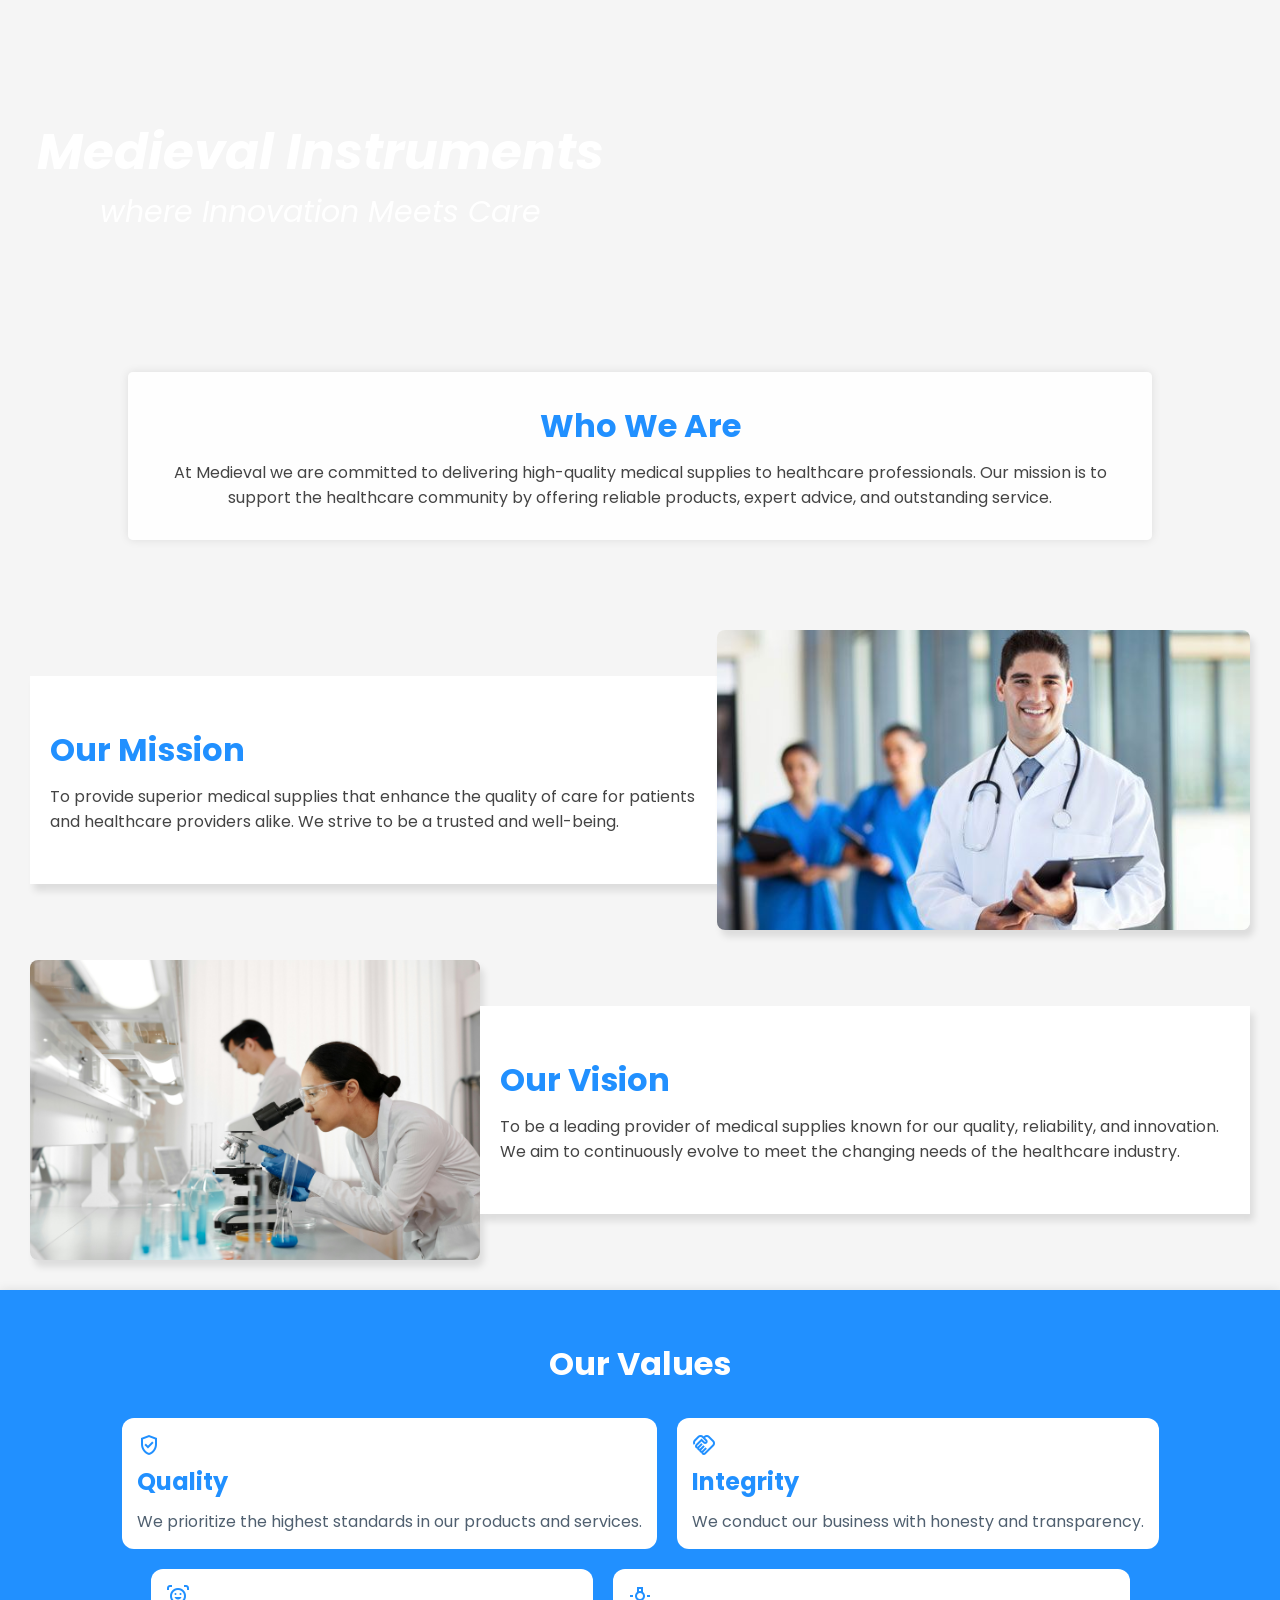
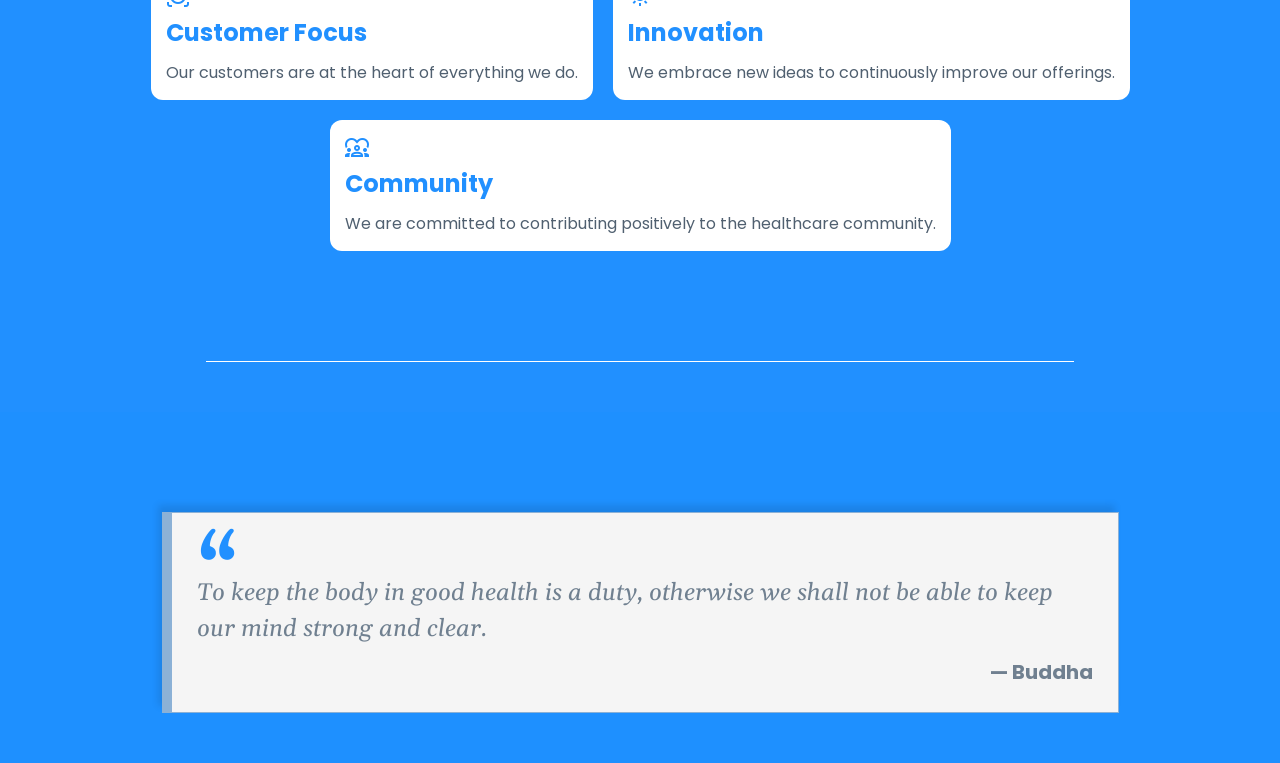
==== index.html @ 61020032 "changed the name of the file" ====
<!DOCTYPE html>
<html lang="en">
<head>
    <meta charset="UTF-8">
    <meta name="viewport" content="width=device-width, initial-scale=1.0">
    <title>About Us - Medieval Instruments</title>
    <link rel="stylesheet" href="./css/about_us.css">
    <link rel="stylesheet" href="https://fonts.googleapis.com/css2?family=Material+Symbols+Outlined:opsz,wght,FILL,GRAD@20..48,100..700,0..1,-50..200" />
</head>
<body>
    <!-- about us fixed -->
     <!-- <div class="about-us-fixed">
        <h1>
            About Us
        </h1>
     </div> -->
    <!--hero seciotn-->
    <div class="hero-section">
        <div class="hero-text">
            <h1>Medieval Instruments</h1>
            <h2>where Innovation Meets Care</h2>
        </div>
        <div id="intro" class="section">
            <h1 class="underline-animation">Who We Are</h1>
            <p>At Medieval we are committed to delivering high-quality medical supplies to healthcare professionals. Our mission is to support the healthcare community by offering reliable products, expert advice, and outstanding service.</p>
        </div>
    </div>

    <!--mission and vision-->
    <div class="mission-vision">
        <div id="mission-description" class="description">
            <h1>Our Mission</h1>
            <p>To provide superior medical supplies that enhance the quality of care for patients and healthcare providers alike. We strive to be a trusted and well-being.</p>
        </div>
        <img id="mission-image" src="./images/our_mission.jpeg" alt="Our Mission">
    </div>

    <div class="mission-vision">
        <img src="./images/our_vision.jpg" alt="Our Vision">
        <div class="description">
            <h1>Our Vision</h1>
            <p>To be a leading provider of medical supplies known for our quality, reliability, and innovation. We aim to continuously evolve to meet the changing needs of the healthcare industry.</p>
        </div>
    </div>

    <div id="our-values" class="section">
        <h1>Our Values</h1>
        <div class="values">
            <div class="value">
                <i class="material-symbols-outlined">
                    verified_user
                </i>
                <h2>Quality</h2>
                <p>We prioritize the highest standards in our products and
                    services.</p>
            </div>
            <div class="value">
                <i class="material-symbols-outlined">
                    handshake
                </i>
                <h2>Integrity</h2>
                <p>We conduct our business with honesty and transparency.</p>
            </div>
            <div class="value">
                <i class="material-symbols-outlined">
                    ar_on_you
                </i>
                <h2>Customer Focus</h2>
                <p>Our customers are at the heart of everything we do.</p>
            </div>
            <div class="value">
                <i class="material-symbols-outlined">
                    wb_incandescent
                </i>
                <h2>Innovation</h2>
                <p>We embrace new ideas to continuously improve our offerings.</p>
            </div>
            <div class="value">
                <i class="material-symbols-outlined">
                    diversity_1
                </i>
                <h2>Community</h2>
                <p>We are committed to contributing positively to the healthcare community.</p>
            </div>
        </div>
        <div class="divider"></div>
    </div>
    <div class="quote-section">
        <blockquote class="blockquote blockquote-border">
            <p class="blockquote-text">
                To keep the body in good health is a duty, otherwise we shall not be able to keep our mind strong and clear.
            </p>
            <p class="cite">Buddha</p>
        </blockquote>
    </div>
</body>
</html>
---- css/about_us.css ----
@import url('https://fonts.googleapis.com/css2?family=Poppins:ital,wght@0,100;0,200;0,300;0,400;0,500;0,600;0,700;0,800;0,900;1,100;1,200;1,300;1,400;1,500;1,600;1,700;1,800;1,900&display=swap');
@import url('https://fonts.googleapis.com/css2?family=Gelasio:ital,wght@0,400..700;1,400..700&display=swap');
*{
    padding: 0;
    margin: 0;
}
body{
    background-color: #f5f5f5;
    margin: 0;
    padding: 0;
    font-family: poppins, sans-serif;
    position: relative;
}
h1, h2, h3 {
    color: #2190ff;   
}
p{
    color: #444;
}
.section {
    background: white;
    padding: 50px 20px;
    box-shadow: 0 0 10px rgba(0, 0, 0, 0.1);
}
/* about us fixed */
.about-us-fixed {
    font-size: 20px;
    position: fixed;
    display: flex;
    top: 0;
    left: 50%;
    transform: translateX(-50%);
    z-index: 1;
    background-color: #f5f5f5;
    border-radius: 0 0 30px 30px;
    height: 60px;
    align-items: center;
    justify-content: center;
    padding: 0 10px;
    box-shadow: 0 0 10px rgba(0, 0, 0, 0.1);
    border: 1px double black;
    border-top: none;
}
.about-us-fixed h1{
    color: #0c87c0;
    font-weight: 500;
}
/*hero section*/
.hero-section {
    position: relative;
    line-height: 0;
    background-image: url(./images/about_us_hero.jpg);
    background-size: cover;
    background-position: center;
    background-repeat: no-repeat;
    width: 100%;
    height: 600px;
    z-index: -1;
}
.hero-text {
    position: absolute;
    top:30%;
    left: 25%;
    transform: translate(-50%, -50%);
    padding: 10px;
    border-radius: 5px;
    text-align: center;
    height: fit-content;
    width: fit-content;
    background-color: rgba(0, 0, 0, 0);
    line-height: normal;
}
.hero-text h1{
    font-size: 50px;
    font-weight: 1000px;
    font-style: italic;
    color: white;
}
.hero-text h2{
    color: white;
    font-weight: normal;
    font-size: 30px;
    font-style: italic;
}
#intro {
    display: flex;
    position: absolute;
    bottom: 10%;
    left: 10%;
    right: 10%;
    flex-direction: column;
    text-align: center;
    border-radius: 5px;
    line-height: normal;
    height: fit-content;
    background-color: rgba(255, 255, 255, 0.9);
    padding: 30px 20px;
}
#intro h1 {
    text-align: center;
    margin-top: 0;
    margin-bottom: 10px;
}

/* mission and vision */
.mission-vision{
    display: flex;
    justify-content: center;
    align-items: center;
    flex-direction: row;
    margin: 30px;
    align-items: center;
}
#mission-description {
    order: 1;
}
#mission-image {
    order: 2;
}
.mission-vision img{
    height: 300px;
    width: auto;
    border-radius: 8px;
    box-shadow: 4px 7px 7px 0px rgba(0, 0, 0, 0.1);
}
.mission-vision h1, h2{
    margin-bottom: 10px;
}
.description {
    background: white;
    padding: 50px 20px;
    box-shadow: 4px 7px 7px 0px rgba(0, 0, 0, 0.1);
    transition:all 400ms;
    cursor: pointer;
}
.description:hover {
    transform: scale(1.03);
}
.description:hover:after{
    content: '';
    background-color: #2190ff;
    height: 2px;
    width: 100%;
    position: absolute;
    left: 0;
    bottom: 0;
    transition: 0.3s all ease;
    z-index: -1;
}
@media screen and (max-width:850px) {
    .mission-vision{
        flex-direction: column;
    }
    #mission-image {
        order: 1;
    }
    #mission-description {
        order: 2;
    }
    .mission-vision img{
        margin-bottom: 0;
        border-radius: 8px 8px 0 0;
    }
    .description{
        margin-top: 0;
    }
}
@media screen and (max-width:592px) {
    .mission-vision img {
        border-radius: 8px;
    }
}

/* Our values */
#our-values {
    background-color: #2190ff;
    color: white;
    display: flex;
    flex-direction: column;
    align-items: center;
    overflow: hidden;
}
#our-values h1{
    text-align: center;
    color: white;
    margin-bottom: 20px;
}
.values {
    display: flex;
    flex-wrap: wrap;
    align-items: center;
    justify-content: center;
}
.value {
    background-color: white;
    margin: 10px;
    border-radius: 12px;
    padding: 15px;
}
.value h2{
    color: #2190ff;
} 
.value:hover{
    box-shadow: 4px 7px 7px 0px rgba(0, 0, 0, 0.1);
    background-color: rgb(64, 154, 243);
    color: white;
    transition: all 0.3s ease;
}
.value:hover p{
    color: white;
}
.value:hover h2{
    color: white;
}
.value:hover .material-symbols-outlined{
    color: white;
}
.value p{
    color: #506070;
}

/*icons*/
.material-symbols-outlined {
    color: #2190ff;
}

/* divider line */
.divider { 
    border: none;
    background-color: white;
    height: 1px;
    width: 70%;
    margin-top: 100px;
}

/*quote*/
.quote-section {
    align-items: center;
    display: flex;
    justify-content: center;
    background-color: dodgerblue;
}
.blockquote {
    width: 70%;
    padding: 25px;
    background-color: #f5f5f5;
    border: 1px solid rgb(139, 177, 214);
    border-left-width: 10px;
    height: fit-content;
    box-shadow: -4px -7px 7px 0px rgba(0, 0, 0, 0.1);
    transition: all .4s ease-in-out;
    margin-top: 100px;
    margin-bottom: 50px;
}
.blockquote:hover {
    transform: scale(1.03);
    box-shadow: -4px -7px 7px 0px rgba(0, 0, 0, 0.4);
    border-radius: 8px;
}
.blockquote p{
    color: #708090;
}
.blockquote::before {
    content: "\201c";
    font-family: Gelasio, sans-serif;
    font-size: 100px;
    color: #2190ff;
    display: block;
    margin-bottom: -70px;
    margin-top: -20px;
}
.blockquote-text {
    font-family: Gelasio, sans-serif;
    font-style: italic;
    font-size: 1.5em;
    line-height: 1.5;
    margin: 0;
}
.cite {
    margin-top: 10px;
    font-weight: bold;
    font-style: normal;
    text-align: right;
    font-size: 20px;
}
.cite::before {
    content: "\2014\0020";
}
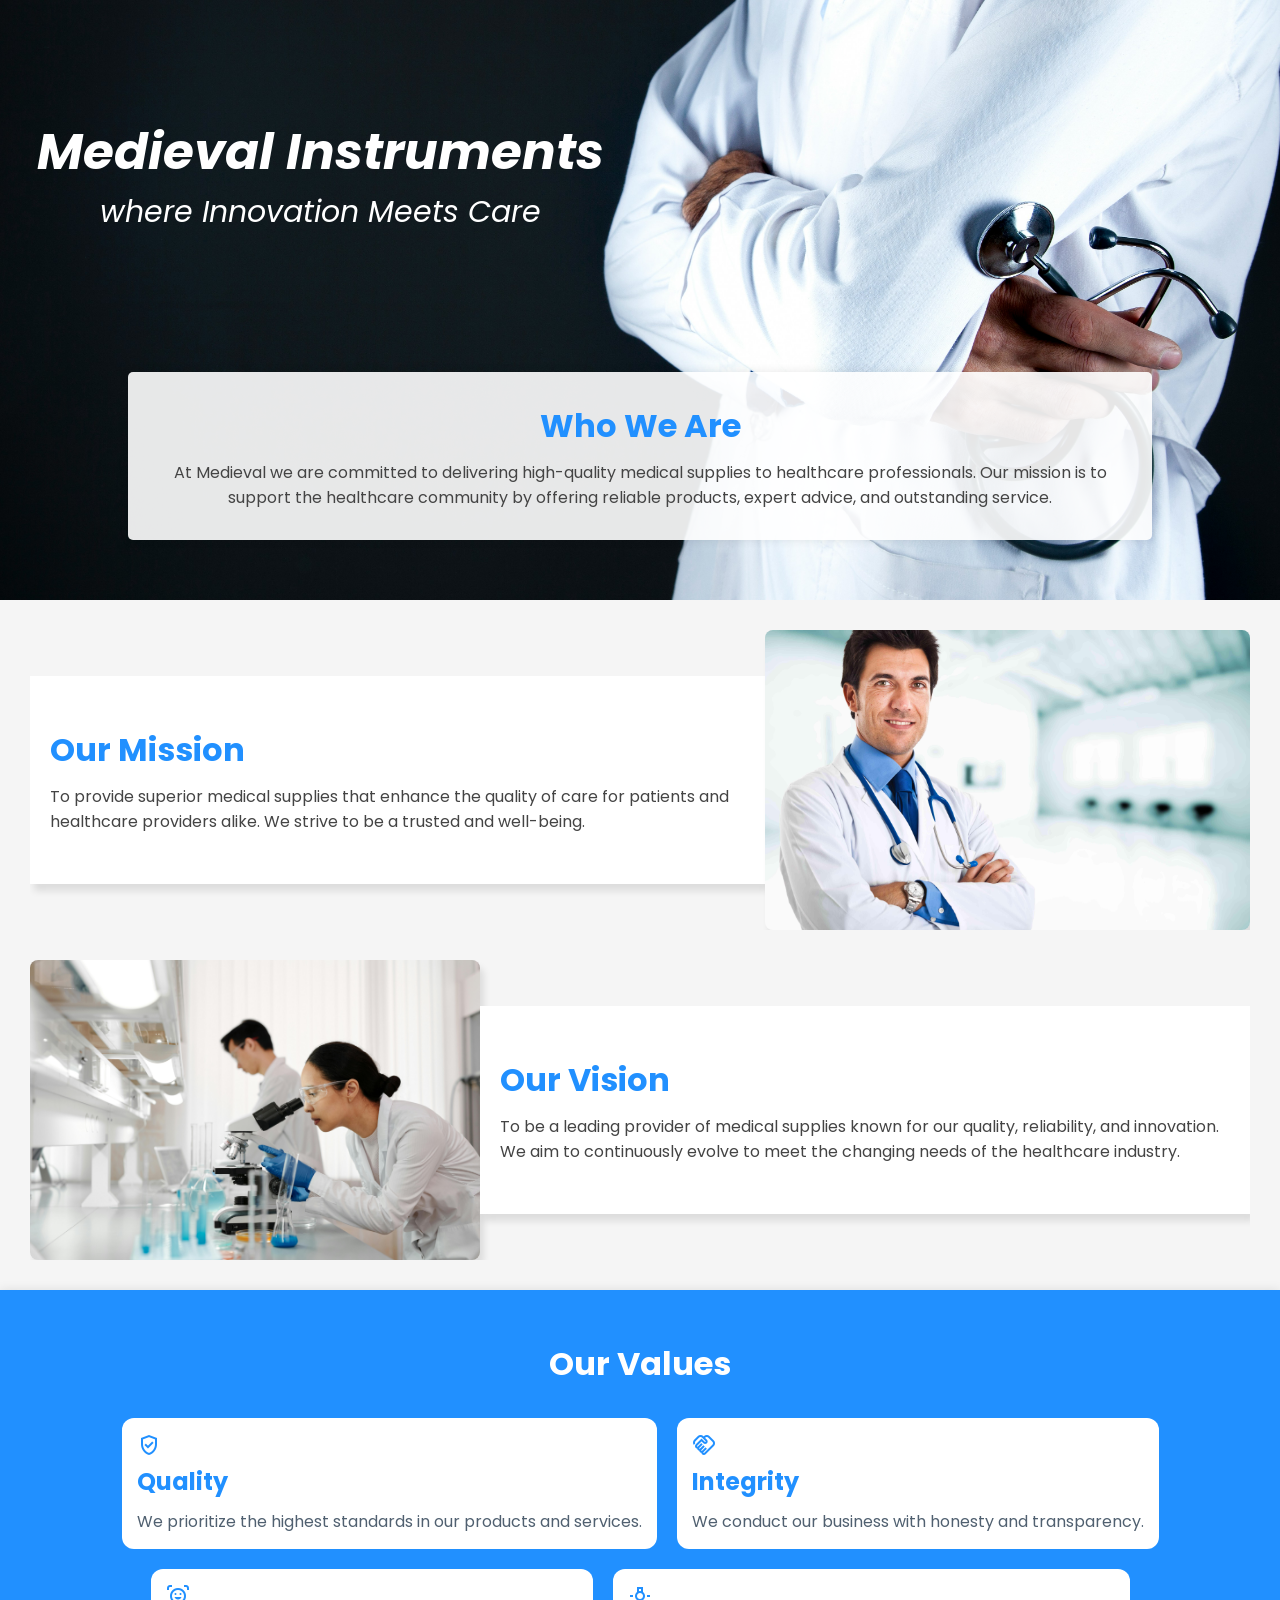
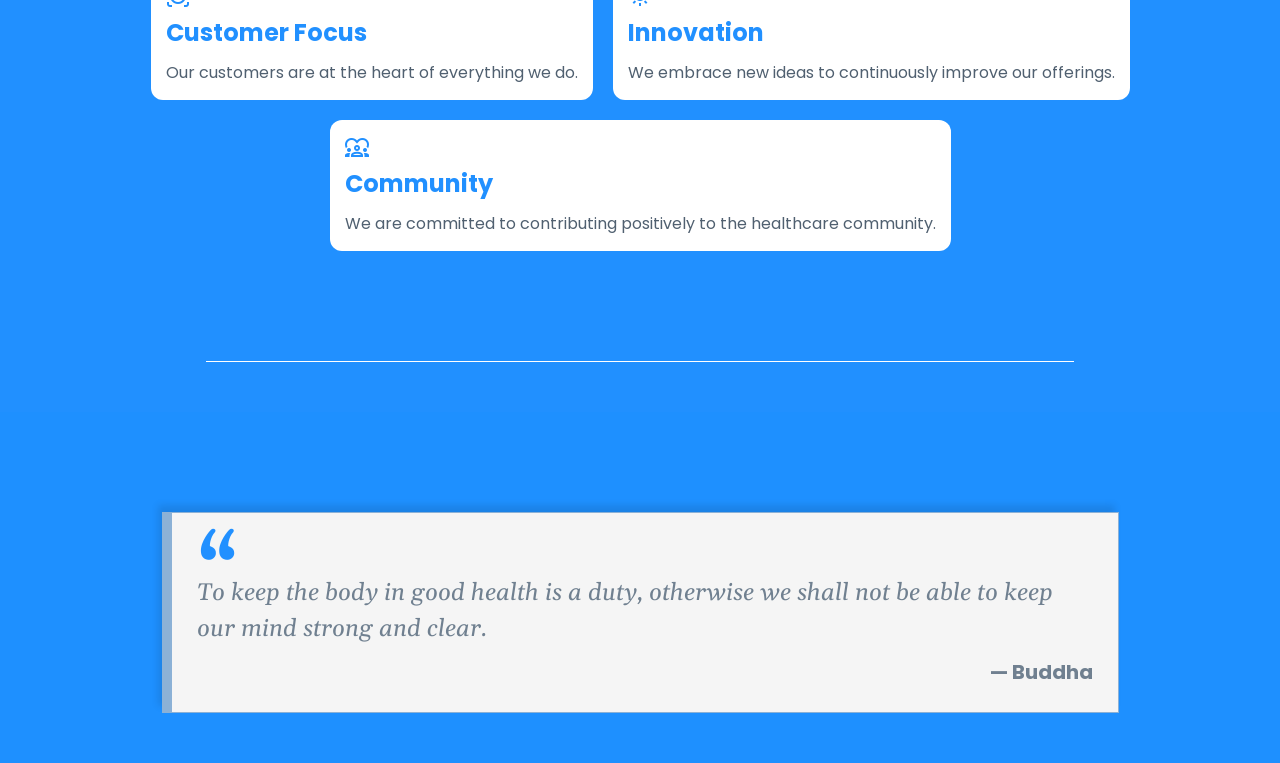
==== commit 50cdc669: "overflow" ====
--- a/index.html
+++ b/index.html
@@ -32,7 +32,7 @@
             <h1>Our Mission</h1>
             <p>To provide superior medical supplies that enhance the quality of care for patients and healthcare providers alike. We strive to be a trusted and well-being.</p>
         </div>
-        <img id="mission-image" src="./images/our_mission.jpeg" alt="Our Mission">
+        <img id="mission-image" src="./images/our_mission.jpg" alt="Our Mission">
     </div>
 
     <div class="mission-vision">
--- a/css/about_us.css
+++ b/css/about_us.css
@@ -49,7 +49,7 @@
 .hero-section {
     position: relative;
     line-height: 0;
-    background-image: url(./images/about_us_hero.jpg);
+    background: url(/images/about_us_hero.jpg);
     background-size: cover;
     background-position: center;
     background-repeat: no-repeat;
@@ -109,6 +109,7 @@
     align-items: center;
     flex-direction: row;
     margin: 30px;
+    overflow: hidden;
     align-items: center;
 }
 #mission-description {
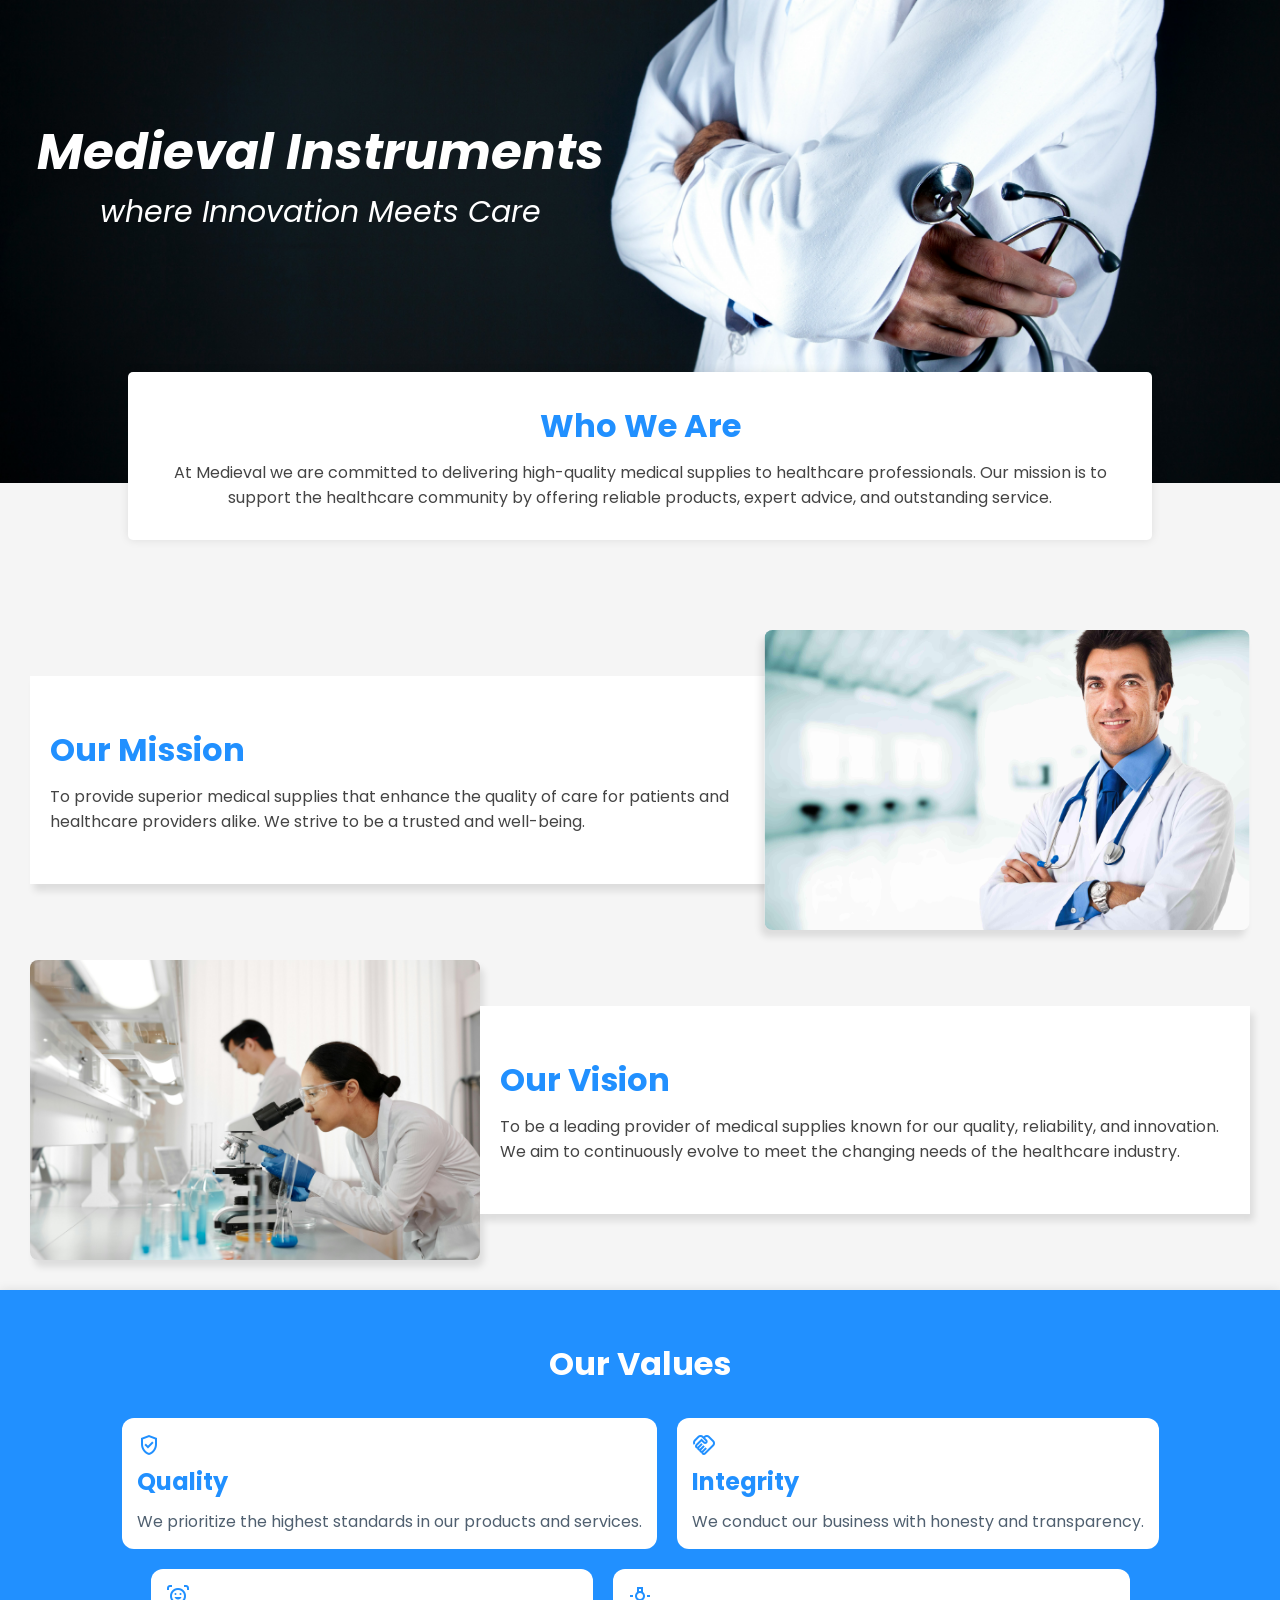
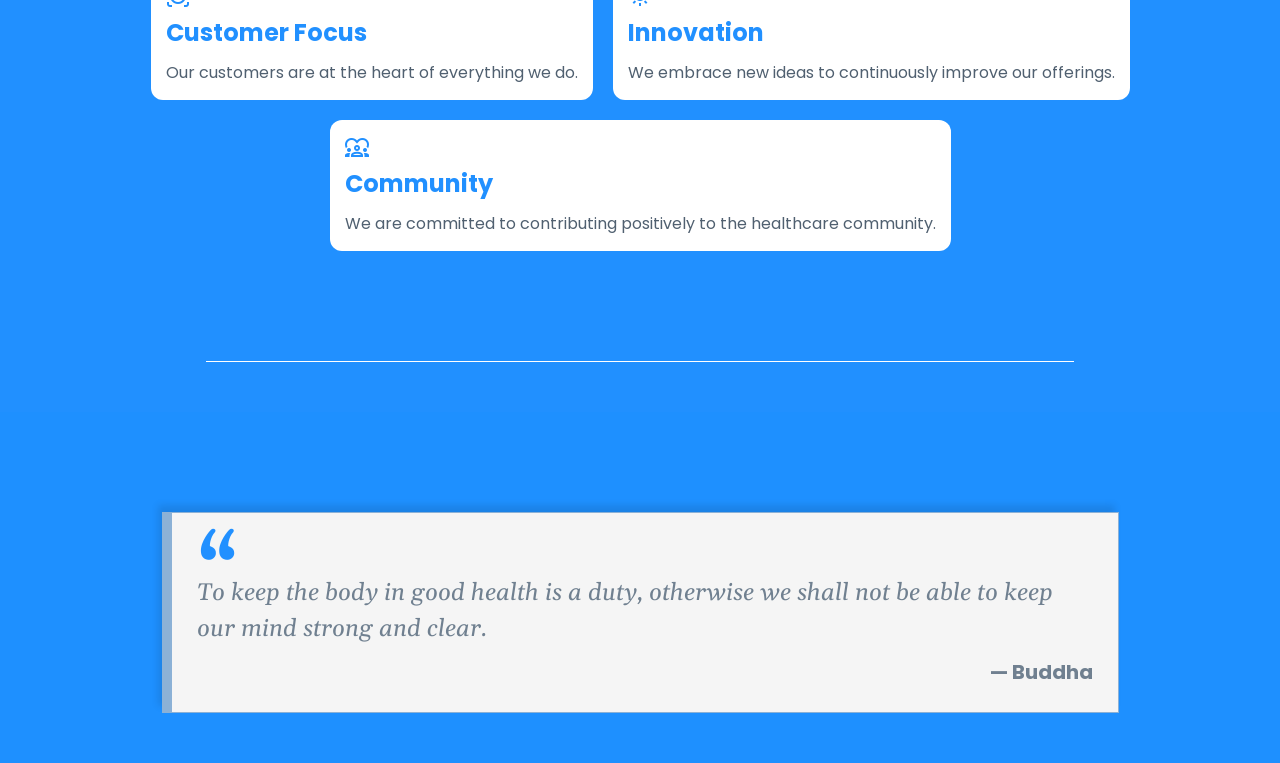
==== commit 7b47b8ec: "updated" ====
--- a/index.html
+++ b/index.html
@@ -16,6 +16,9 @@
      </div> -->
     <!--hero seciotn-->
     <div class="hero-section">
+        <div class="hero-image-container">
+            <img src="./images/about_us_hero.jpg" alt="Medical professional">
+        </div>
         <div class="hero-text">
             <h1>Medieval Instruments</h1>
             <h2>where Innovation Meets Care</h2>
--- a/css/about_us.css
+++ b/css/about_us.css
@@ -10,6 +10,7 @@
     padding: 0;
     font-family: poppins, sans-serif;
     position: relative;
+    overflow-x: hidden;
 }
 h1, h2, h3 {
     color: #2190ff;   
@@ -49,13 +50,17 @@
 .hero-section {
     position: relative;
     line-height: 0;
-    background: url(/images/about_us_hero.jpg);
+    width: auto;
+    min-height: 600px;
+}
+.hero-image-container img {
+    max-width: 100%;
+    height: auto;
+    vertical-align: middle;
+    font-style: italic;
+    background-repeat: no-repeat;
     background-size: cover;
-    background-position: center;
-    background-repeat: no-repeat;
-    width: 100%;
-    height: 600px;
-    z-index: -1;
+    shape-margin: 1rem;
 }
 .hero-text {
     position: absolute;
@@ -67,7 +72,6 @@
     text-align: center;
     height: fit-content;
     width: fit-content;
-    background-color: rgba(0, 0, 0, 0);
     line-height: normal;
 }
 .hero-text h1{
@@ -93,7 +97,7 @@
     border-radius: 5px;
     line-height: normal;
     height: fit-content;
-    background-color: rgba(255, 255, 255, 0.9);
+    background-color: rgba(255, 255, 255, 1);
     padding: 30px 20px;
 }
 #intro h1 {
@@ -101,15 +105,37 @@
     margin-top: 0;
     margin-bottom: 10px;
 }
+@media screen and (max-width:1220px) {
+    .hero-text {
+        top: 20%;
+        left: 50%;
+        background-color: rgba(0, 0, 0, 0.5);
+        min-width: 400px;
+    }
+    .hero-text h1{
+        font-size: 40px;
+        font-weight: 800;
+        font-style: italic;
+        color: white;
+    }
+    .hero-text h2{
+        color: white;
+        font-weight: normal;
+        font-size: 24px;
+        font-style: italic;
+    }
+}
 
 /* mission and vision */
+#mission-image{
+    transform: scaleX(-1);
+}
 .mission-vision{
     display: flex;
     justify-content: center;
     align-items: center;
     flex-direction: row;
     margin: 30px;
-    overflow: hidden;
     align-items: center;
 }
 #mission-description {
